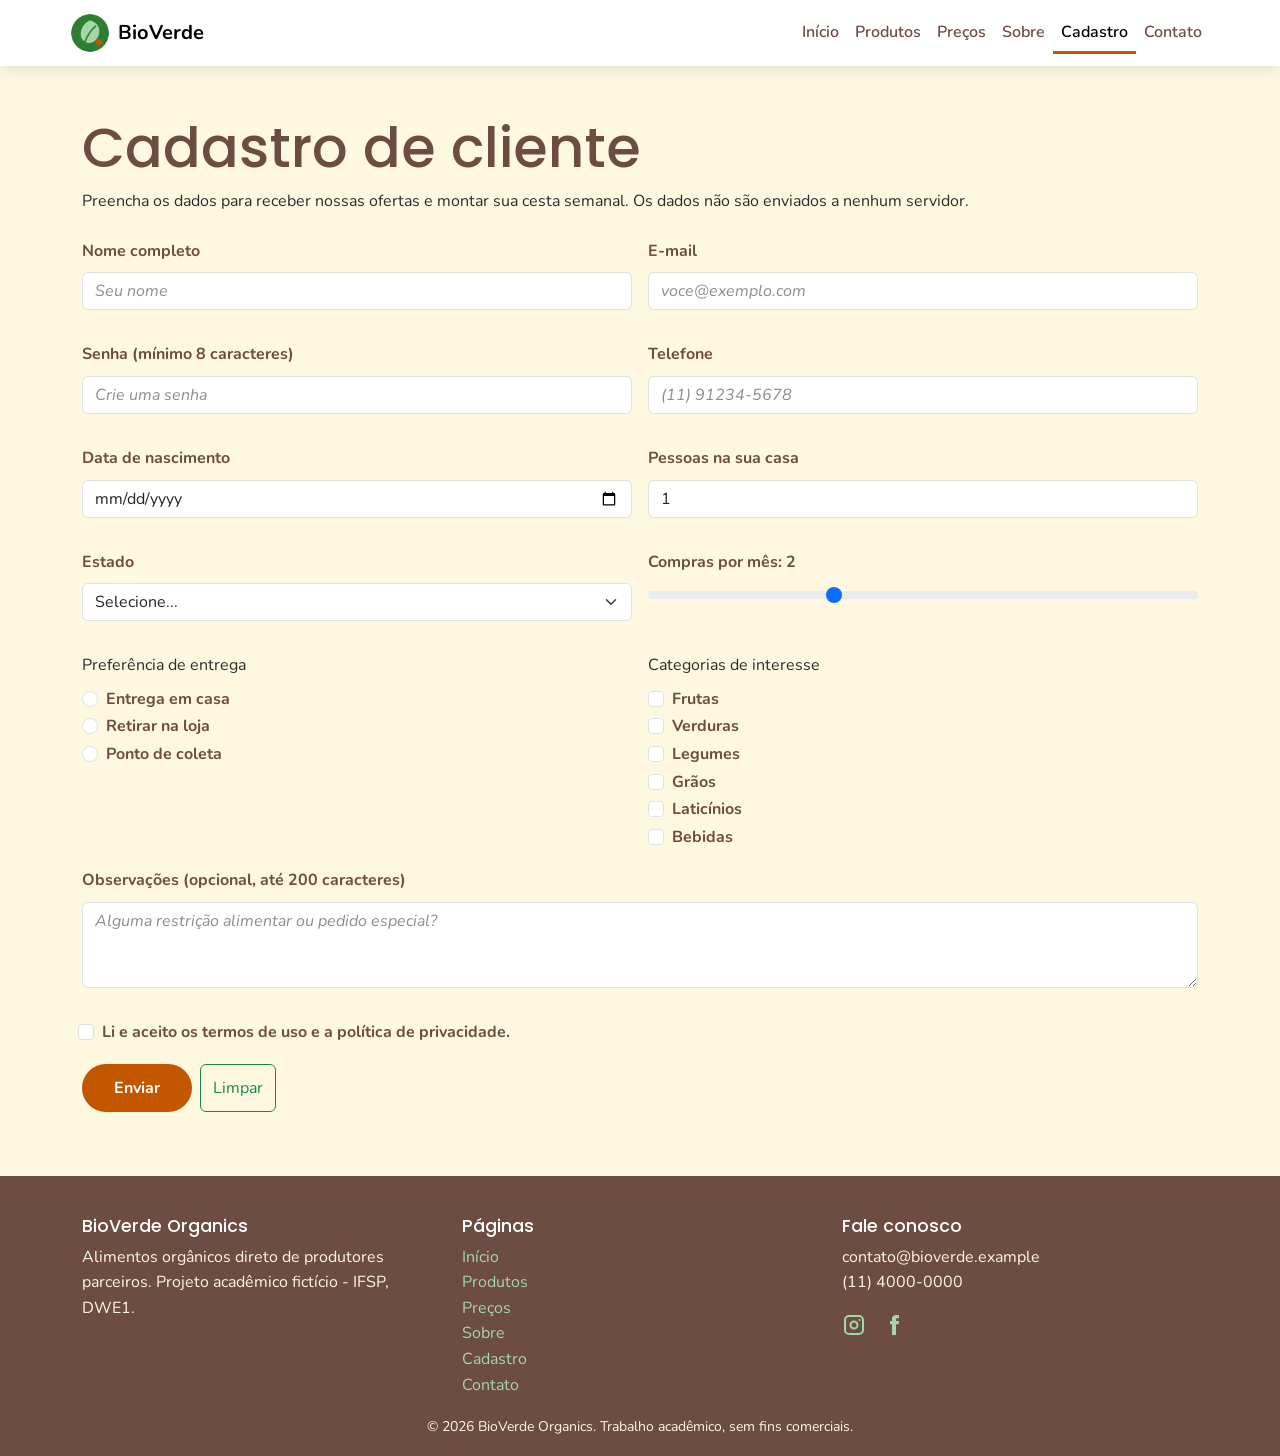
==== cadastro.html @ c9e9cc8d "Adicionando novas imagens" ====
<!DOCTYPE html>
<!-- BioVerde Organics - cadastro.html
     Finalidade: formulário de cadastro com 8+ tipos de campo, validado por JavaScript (scripts.js) e confirmação em modal -->
<html lang="pt-BR">
<head>
  <meta charset="UTF-8">
  <meta name="viewport" content="width=device-width, initial-scale=1">
  <meta name="description" content="Cadastre-se na BioVerde Organics e receba produtos orgânicos em casa.">
  <title>BioVerde Organics | Cadastro</title>
  <link href="https://cdn.jsdelivr.net/npm/bootstrap@5.3.3/dist/css/bootstrap.min.css" rel="stylesheet">
  <link rel="preconnect" href="https://fonts.googleapis.com">
  <link rel="preconnect" href="https://fonts.gstatic.com" crossorigin>
  <link href="https://fonts.googleapis.com/css2?family=Nunito:wght@400;600;700&family=Poppins:wght@500;600;700&display=swap" rel="stylesheet">
  <link rel="stylesheet" href="css/styles.css">
</head>
<body>

  <header class="site-header">
    <nav class="navbar navbar-expand-lg container" aria-label="Navegação principal">
      <a class="navbar-brand d-flex align-items-center gap-2" href="index.html">
        <img src="img/logo.png" alt="Logotipo da BioVerde Organics" width="40" height="40">
        <strong>BioVerde</strong>
      </a>
      <button class="navbar-toggler" type="button" data-bs-toggle="collapse" data-bs-target="#menu" aria-controls="menu" aria-expanded="false" aria-label="Abrir menu">
        <span class="navbar-toggler-icon"></span>
      </button>
      <ul id="menu" class="navbar-nav collapse navbar-collapse justify-content-end">
        <li class="nav-item"><a class="nav-link" href="index.html">Início</a></li>
        <li class="nav-item"><a class="nav-link" href="produtos.html">Produtos</a></li>
        <li class="nav-item"><a class="nav-link" href="tabela-precos.html">Preços</a></li>
        <li class="nav-item"><a class="nav-link" href="sobre.html">Sobre</a></li>
        <li class="nav-item"><a class="nav-link active" aria-current="page" href="cadastro.html">Cadastro</a></li>
        <li class="nav-item"><a class="nav-link" href="contato.html">Contato</a></li>
      </ul>
    </nav>
  </header>

  <main>
    <section class="destaque container py-5">
      <h1 class="mb-2">Cadastro de cliente</h1>
      <p class="mb-4">Preencha os dados para receber nossas ofertas e montar sua cesta semanal. Os dados não são enviados a nenhum servidor.</p>

      <form id="form-cadastro" class="form-bio row g-3" novalidate>
      <p class="col-md-6">
        <label for="cadastro-nome" class="form-label">Nome completo</label>
        <input type="text" id="cadastro-nome" name="nome" class="form-control" placeholder="Seu nome" autocomplete="name" required>
        <small id="erro-cadastro-nome" class="invalid-feedback"></small>
      </p>
      <p class="col-md-6">
        <label for="cadastro-email" class="form-label">E-mail</label>
        <input type="email" id="cadastro-email" name="email" class="form-control" placeholder="voce@exemplo.com" autocomplete="email" required>
        <small id="erro-cadastro-email" class="invalid-feedback"></small>
      </p>
      <p class="col-md-6">
        <label for="cadastro-senha" class="form-label">Senha (mínimo 8 caracteres)</label>
        <input type="password" id="cadastro-senha" name="senha" class="form-control" placeholder="Crie uma senha" autocomplete="new-password" required>
        <small id="erro-cadastro-senha" class="invalid-feedback"></small>
      </p>
      <p class="col-md-6">
        <label for="cadastro-telefone" class="form-label">Telefone</label>
        <input type="tel" id="cadastro-telefone" name="telefone" class="form-control" placeholder="(11) 91234-5678" maxlength="15" autocomplete="tel" required>
        <small id="erro-cadastro-telefone" class="invalid-feedback"></small>
      </p>
      <p class="col-md-6">
        <label for="cadastro-nascimento" class="form-label">Data de nascimento</label>
        <input type="date" id="cadastro-nascimento" name="nascimento" class="form-control" autocomplete="bday" required>
        <small id="erro-cadastro-nascimento" class="invalid-feedback"></small>
      </p>
      <p class="col-md-6">
        <label for="cadastro-quantidade" class="form-label">Pessoas na sua casa</label>
        <input type="number" id="cadastro-quantidade" name="quantidade" class="form-control" min="1" max="10" value="1" required>
        <small id="erro-cadastro-quantidade" class="invalid-feedback"></small>
      </p>

      <p class="col-md-6">
        <label for="cadastro-estado" class="form-label">Estado</label>
        <select id="cadastro-estado" name="estado" class="form-select" required>
          <option value="">Selecione...</option>
            <option value="SP">São Paulo</option>
            <option value="RJ">Rio de Janeiro</option>
            <option value="MG">Minas Gerais</option>
            <option value="ES">Espírito Santo</option>
            <option value="PR">Paraná</option>
            <option value="SC">Santa Catarina</option>
            <option value="RS">Rio Grande do Sul</option>
            <option value="BA">Bahia</option>
        </select>
        <small id="erro-cadastro-estado" class="invalid-feedback"></small>
      </p>

      <p class="col-md-6">
        <label for="cadastro-frequencia" class="form-label">Compras por mês: <output id="cadastro-frequencia-valor" for="cadastro-frequencia">2</output></label>
        <input type="range" id="cadastro-frequencia" name="frequencia" class="form-range" min="1" max="4" step="1" value="2">
        <small id="erro-cadastro-frequencia" class="invalid-feedback"></small>
      </p>

      <fieldset id="cadastro-entrega-grupo" class="col-md-6">
        <legend class="fs-6">Preferência de entrega</legend>
          <p class="form-check">
            <input type="radio" id="cadastro-entrega-casa" name="entrega" value="casa" class="form-check-input">
            <label for="cadastro-entrega-casa" class="form-check-label">Entrega em casa</label>
          </p>
          <p class="form-check">
            <input type="radio" id="cadastro-entrega-retirada" name="entrega" value="retirada" class="form-check-input">
            <label for="cadastro-entrega-retirada" class="form-check-label">Retirar na loja</label>
          </p>
          <p class="form-check">
            <input type="radio" id="cadastro-entrega-ponto" name="entrega" value="ponto" class="form-check-input">
            <label for="cadastro-entrega-ponto" class="form-check-label">Ponto de coleta</label>
          </p>
        <small id="erro-cadastro-entrega" class="invalid-feedback"></small>
      </fieldset>

      <fieldset id="cadastro-categorias-grupo" class="col-md-6">
        <legend class="fs-6">Categorias de interesse</legend>
          <p class="form-check">
            <input type="checkbox" id="cadastro-cat-frutas" name="categorias" value="frutas" class="form-check-input">
            <label for="cadastro-cat-frutas" class="form-check-label">Frutas</label>
          </p>
          <p class="form-check">
            <input type="checkbox" id="cadastro-cat-verduras" name="categorias" value="verduras" class="form-check-input">
            <label for="cadastro-cat-verduras" class="form-check-label">Verduras</label>
          </p>
          <p class="form-check">
            <input type="checkbox" id="cadastro-cat-legumes" name="categorias" value="legumes" class="form-check-input">
            <label for="cadastro-cat-legumes" class="form-check-label">Legumes</label>
          </p>
          <p class="form-check">
            <input type="checkbox" id="cadastro-cat-graos" name="categorias" value="graos" class="form-check-input">
            <label for="cadastro-cat-graos" class="form-check-label">Grãos</label>
          </p>
          <p class="form-check">
            <input type="checkbox" id="cadastro-cat-laticinios" name="categorias" value="laticinios" class="form-check-input">
            <label for="cadastro-cat-laticinios" class="form-check-label">Laticínios</label>
          </p>
          <p class="form-check">
            <input type="checkbox" id="cadastro-cat-bebidas" name="categorias" value="bebidas" class="form-check-input">
            <label for="cadastro-cat-bebidas" class="form-check-label">Bebidas</label>
          </p>
        <small id="erro-cadastro-categorias" class="invalid-feedback"></small>
      </fieldset>

      <p class="col-12">
        <label for="cadastro-observacoes" class="form-label">Observações (opcional, até 200 caracteres)</label>
        <textarea id="cadastro-observacoes" name="observacoes" class="form-control" rows="3" placeholder="Alguma restrição alimentar ou pedido especial?"></textarea>
        <small id="erro-cadastro-observacoes" class="invalid-feedback"></small>
      </p>

      <p class="col-12 form-check ms-1">
        <input type="checkbox" id="cadastro-termos" name="termos" class="form-check-input">
        <label for="cadastro-termos" class="form-check-label">Li e aceito os termos de uso e a política de privacidade.</label>
        <small id="erro-cadastro-termos" class="invalid-feedback"></small>
      </p>

      <p class="col-12 d-flex gap-2">
        <button type="submit" id="btn-enviar" class="btn-cta btn">Enviar</button>
        <button type="reset" id="btn-limpar" class="btn btn-outline-success">Limpar</button>
      </p>
      </form>

      <section id="modal-confirmacao" class="modal fade" tabindex="-1" aria-labelledby="modal-titulo" aria-hidden="true">
        <article class="modal-dialog modal-dialog-centered modal-dialog-scrollable">
          <section class="modal-content">
            <header class="modal-header">
              <h2 id="modal-titulo" class="modal-title fs-5">Cadastro recebido!</h2>
              <button type="button" class="btn-close" data-bs-dismiss="modal" aria-label="Fechar"></button>
            </header>
            <section class="modal-body">
              <p>Confira os dados informados (simulação: nada foi enviado).</p>
              <section id="dados-confirmacao"></section>
            </section>
            <footer class="modal-footer">
              <button type="button" class="btn-cta btn" data-bs-dismiss="modal">Fechar</button>
            </footer>
          </section>
        </article>
      </section>
    </section>
  </main>

  <footer class="site-footer">
    <section class="container">
      <section class="row g-4">
        <article class="col-md-4">
          <h2>BioVerde Organics</h2>
          <p>Alimentos orgânicos direto de produtores parceiros. Projeto acadêmico fictício - IFSP, DWE1.</p>
        </article>
        <nav class="col-md-4" aria-label="Links do rodapé">
          <h2>Páginas</h2>
          <ul class="list-unstyled">
            <li><a href="index.html">Início</a></li>
            <li><a href="produtos.html">Produtos</a></li>
            <li><a href="tabela-precos.html">Preços</a></li>
            <li><a href="sobre.html">Sobre</a></li>
            <li><a href="cadastro.html">Cadastro</a></li>
            <li><a href="contato.html">Contato</a></li>
          </ul>
        </nav>
        <address class="col-md-4">
          <h2>Fale conosco</h2>
          <p>contato@bioverde.example<br>(11) 4000-0000</p>
          <ul class="list-unstyled d-flex gap-3">
            <li>
              <a href="#" aria-label="Instagram da BioVerde">
                <svg viewBox="0 0 24 24" aria-hidden="true"><path d="M7 2h10a5 5 0 0 1 5 5v10a5 5 0 0 1-5 5H7a5 5 0 0 1-5-5V7a5 5 0 0 1 5-5zm0 2a3 3 0 0 0-3 3v10a3 3 0 0 0 3 3h10a3 3 0 0 0 3-3V7a3 3 0 0 0-3-3H7zm5 3.5A4.5 4.5 0 1 1 7.5 12 4.5 4.5 0 0 1 12 7.5zm0 2A2.5 2.5 0 1 0 14.5 12 2.5 2.5 0 0 0 12 9.5zM17.5 6a1 1 0 1 1-1 1 1 1 0 0 1 1-1z"/></svg>
              </a>
            </li>
            <li>
              <a href="#" aria-label="Facebook da BioVerde">
                <svg viewBox="0 0 24 24" aria-hidden="true"><path d="M14 8V6.5c0-.8.2-1.2 1.3-1.2H17V2h-2.7C11.4 2 10 3.6 10 6v2H8v3.3h2V22h4v-10.7h2.6L17 8h-3z"/></svg>
              </a>
            </li>
          </ul>
        </address>
      </section>
      <p class="text-center mb-0"><small>&copy; 2026 BioVerde Organics. Trabalho acadêmico, sem fins comerciais.</small></p>
    </section>
  </footer>

  <button id="btn-topo" type="button" aria-label="Voltar ao topo">&uarr;</button>

  <script src="https://cdn.jsdelivr.net/npm/bootstrap@5.3.3/dist/js/bootstrap.bundle.min.js"></script>
  <script src="js/scripts.js" defer></script>
</body>
</html>
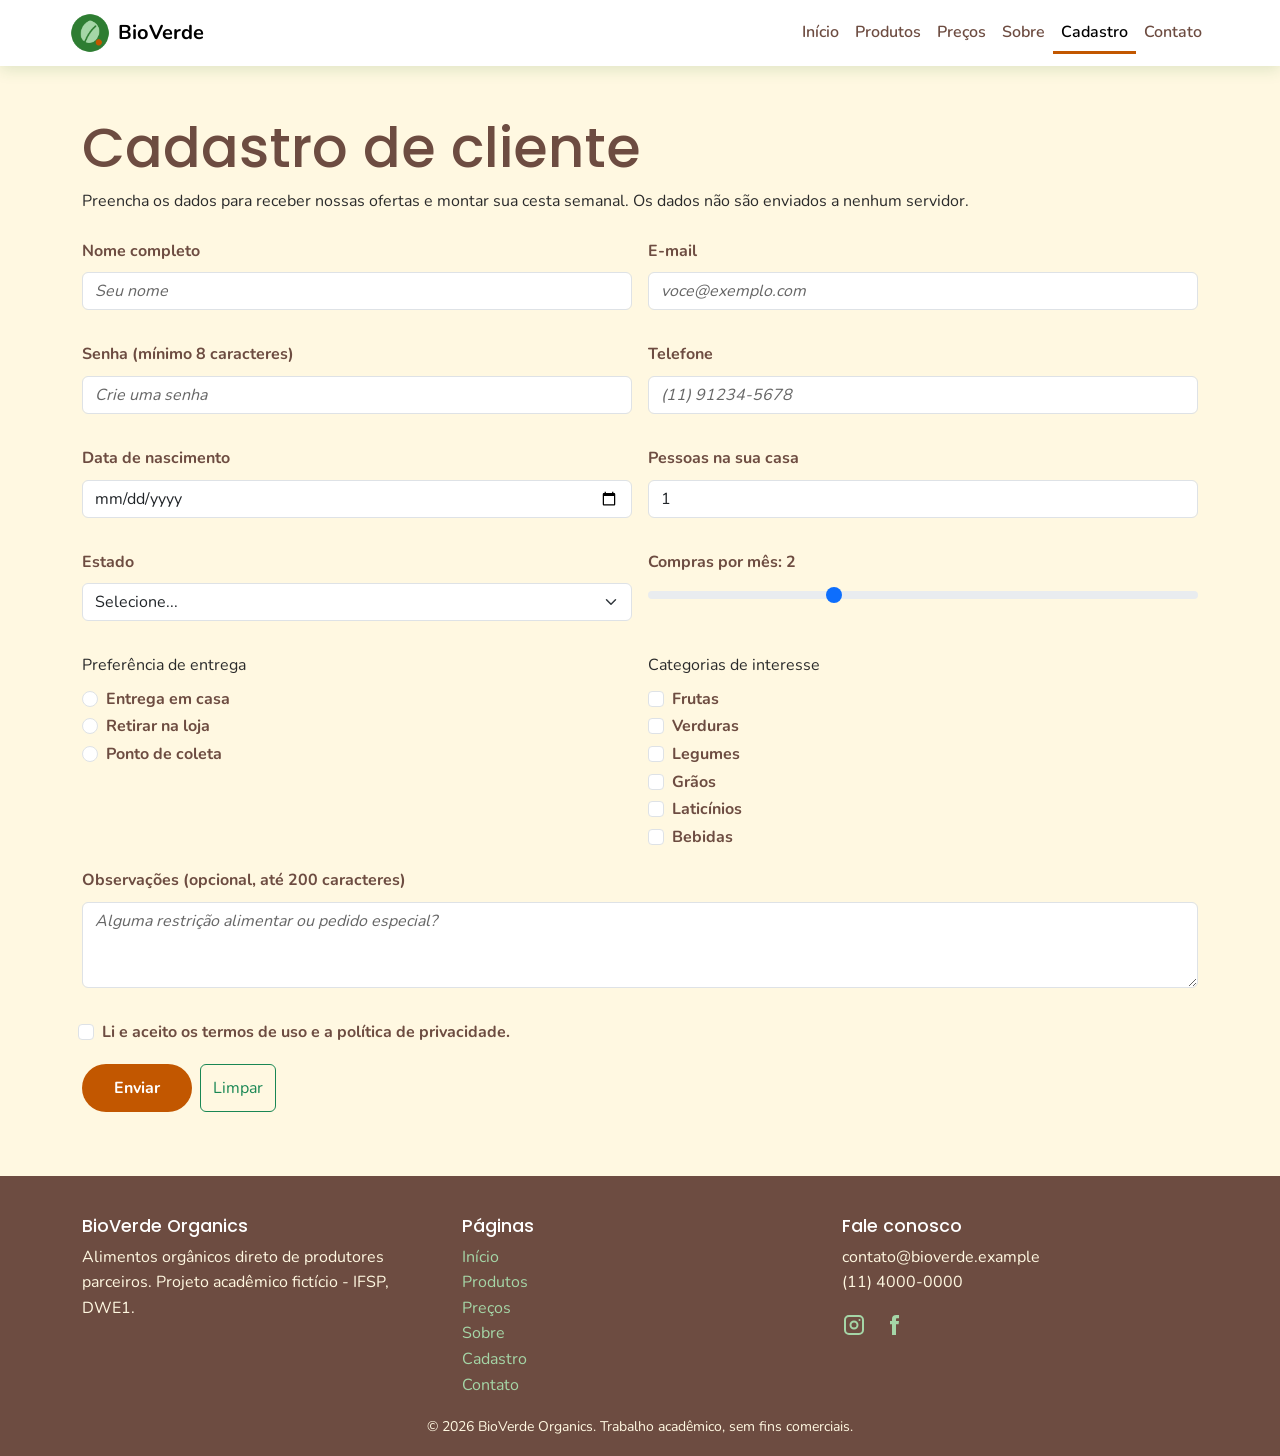
==== commit 93c69904: "Corrige script, tabela de preços e apresentação offline" ====
--- a/cadastro.html
+++ b/cadastro.html
@@ -1,16 +1,12 @@
 <!DOCTYPE html>
-<!-- BioVerde Organics - cadastro.html
-     Finalidade: formulário de cadastro com 8+ tipos de campo, validado por JavaScript (scripts.js) e confirmação em modal -->
+<!-- Cadastro da BioVerde. -->
 <html lang="pt-BR">
 <head>
   <meta charset="UTF-8">
   <meta name="viewport" content="width=device-width, initial-scale=1">
   <meta name="description" content="Cadastre-se na BioVerde Organics e receba produtos orgânicos em casa.">
   <title>BioVerde Organics | Cadastro</title>
-  <link href="https://cdn.jsdelivr.net/npm/bootstrap@5.3.3/dist/css/bootstrap.min.css" rel="stylesheet">
-  <link rel="preconnect" href="https://fonts.googleapis.com">
-  <link rel="preconnect" href="https://fonts.gstatic.com" crossorigin>
-  <link href="https://fonts.googleapis.com/css2?family=Nunito:wght@400;600;700&family=Poppins:wght@500;600;700&display=swap" rel="stylesheet">
+  <link href="vendor/bootstrap/bootstrap.min.css" rel="stylesheet">
   <link rel="stylesheet" href="css/styles.css">
 </head>
 <body>
@@ -219,7 +215,7 @@
 
   <button id="btn-topo" type="button" aria-label="Voltar ao topo">&uarr;</button>
 
-  <script src="https://cdn.jsdelivr.net/npm/bootstrap@5.3.3/dist/js/bootstrap.bundle.min.js"></script>
+  <script src="vendor/bootstrap/bootstrap.bundle.min.js"></script>
   <script src="js/scripts.js" defer></script>
 </body>
 </html>
--- a/css/styles.css
+++ b/css/styles.css
@@ -0,0 +1,316 @@
+/* Fontes locais: Nunito e Poppins, licença OFL em fonts/. */
+@font-face {
+  font-family: 'Nunito';
+  font-style: normal;
+  font-weight: 400;
+  font-display: swap;
+  src: url(../fonts/nunito-400.woff2) format('woff2');
+}
+@font-face {
+  font-family: 'Nunito';
+  font-style: normal;
+  font-weight: 600;
+  font-display: swap;
+  src: url(../fonts/nunito-600.woff2) format('woff2');
+}
+@font-face {
+  font-family: 'Nunito';
+  font-style: normal;
+  font-weight: 700;
+  font-display: swap;
+  src: url(../fonts/nunito-700.woff2) format('woff2');
+}
+@font-face {
+  font-family: 'Nunito';
+  font-style: normal;
+  font-weight: 800;
+  font-display: swap;
+  src: url(../fonts/nunito-800.woff2) format('woff2');
+}
+@font-face {
+  font-family: 'Poppins';
+  font-style: normal;
+  font-weight: 500;
+  font-display: swap;
+  src: url(../fonts/poppins-500.woff2) format('woff2');
+}
+@font-face {
+  font-family: 'Poppins';
+  font-style: normal;
+  font-weight: 600;
+  font-display: swap;
+  src: url(../fonts/poppins-600.woff2) format('woff2');
+}
+@font-face {
+  font-family: 'Poppins';
+  font-style: normal;
+  font-weight: 700;
+  font-display: swap;
+  src: url(../fonts/poppins-700.woff2) format('woff2');
+}
+/* Estilos do site e do documento de projeto. */
+
+/* Variáveis (paleta e medidas) */
+:root {
+  --verde-folha: #2E7D32;   /* cor principal */
+  --verde-claro: #A5D6A7;   /* fundos suaves, bordas */
+  --terra: #6D4C41;         /* textos de apoio, títulos */
+  --creme: #FFF8E1;         /* fundo geral */
+  --cenoura: #C25700;       /* destaque / botões CTA (escurecido p/ contraste ~4,5:1 com branco) */
+  --texto: #2b2b2b;
+  --raio: 1rem;
+  --sombra: 0 4px 14px rgba(46, 125, 50, .15);
+}
+
+/* Reset / base */
+* { box-sizing: border-box; }
+html { scroll-behavior: smooth; }
+body {
+  margin: 0;
+  background: var(--creme);
+  color: var(--texto);
+  font-family: "Nunito", "Open Sans", sans-serif;
+  line-height: 1.6;
+}
+img { max-width: 100%; height: auto; }
+::selection { background: var(--cenoura); color: #fff; }   /* pseudoelemento */
+::-webkit-scrollbar { width: .7rem; }
+::-webkit-scrollbar-thumb { background: var(--verde-folha); border-radius: 1rem; }
+
+/* Tipografia (tamanhos em rem) */
+h1, h2, h3, h4, h5, h6 {
+  font-family: "Poppins", sans-serif;
+  color: var(--terra);
+  line-height: 1.2;
+}
+h1 { font-size: 2.5rem; }
+h2 { font-size: 2rem; }
+h3 { font-size: 1.5rem; }
+h4 { font-size: 1.25rem; }
+h5 { font-size: 1.1rem; }
+h6 { font-size: 1rem; }
+p, li, td, label { font-size: 1rem; }
+small, caption { font-size: .875rem; }
+a { color: var(--verde-folha); }
+a:hover { color: var(--cenoura); }                  /* pseudoclasse */
+section.destaque h2::first-letter {                 /* composto + pseudoelemento */
+  color: var(--cenoura);
+}
+
+/* Navbar (sticky + sublinhado animado) */
+header.site-header {
+  position: sticky;
+  top: 0;
+  z-index: 1030;
+  background: #fff;
+  box-shadow: var(--sombra);
+}
+nav .nav-link {                                     /* composto */
+  position: relative;
+  font-weight: 600;
+  color: var(--terra);
+}
+nav .nav-link::after {                              /* pseudoelemento: sublinhado */
+  content: "";
+  position: absolute;
+  left: 0; bottom: 0;
+  width: 0; height: 3px;
+  background: var(--cenoura);
+  transition: width .3s ease;
+}
+nav .nav-link:hover::after,
+nav .nav-link.active::after { width: 100%; }        /* pseudoclasse */
+
+/* Hero */
+section.hero {
+  min-height: 70vh;
+  display: flex;
+  align-items: center;
+  color: #fff;
+  background:
+    linear-gradient(rgba(0,0,0,.60), rgba(0,0,0,.60)),
+    url("../img/hero.jpg") center / cover no-repeat;
+}
+section.hero h1 { color: #fff; font-size: clamp(2rem, 6vw, 3.5rem); }
+.btn-cta {
+  background: var(--cenoura);
+  color: #fff;
+  border: 0;
+  border-radius: 2rem;
+  padding: .75rem 2rem;
+  font-weight: 700;
+  transition: transform .2s, box-shadow .2s;
+}
+.btn-cta:hover { transform: translateY(-3px); box-shadow: var(--sombra); color: #fff; }
+.btn-cta:active { transform: translateY(0); }
+.selo-organico {
+  display: inline-block;
+  padding: .3rem 1rem;
+  background: #fff;
+  color: var(--verde-folha);
+  border: 2px solid var(--verde-folha);
+  border-radius: 2rem;
+  font-weight: 700;
+}
+
+
+/* Cards de produto */
+article.card-produto {
+  height: 100%;
+  background: #fff;
+  border: 0;
+  border-radius: var(--raio);
+  box-shadow: var(--sombra);
+  overflow: hidden;
+  transition: transform .3s, box-shadow .3s;
+}
+article.card-produto:hover {
+  transform: translateY(-8px);
+  box-shadow: 0 12px 24px rgba(46,125,50,.25);
+}
+.card-produto img {
+  aspect-ratio: 4 / 3;
+  object-fit: cover;
+  width: 100%;
+  transition: transform .4s;
+}
+.card-produto:hover img { transform: scale(1.06); }
+.card-produto .preco {                              /* composto */
+  color: var(--cenoura);
+  font-weight: 800;
+  font-size: 1.25rem;
+}
+.card-produto h3 { font-size: 1.15rem; }
+.card-produto .badge-cat {
+  background: var(--verde-claro);
+  color: #235c26;
+}
+.filtro-categorias .btn.ativo {
+  background: var(--verde-folha);
+  color: #fff;
+}
+section + section { border-top: 1px solid var(--verde-claro); }
+
+/* Tabela */
+.tabela-wrap { overflow-x: auto; }
+table.tabela-precos {
+  width: 100%;
+  border-collapse: collapse;
+  background: #fff;
+}
+table.tabela-precos thead th {
+  background: var(--verde-folha);
+  color: #fff;
+  padding: .75rem;
+  font-size: .95rem;
+}
+table.tabela-precos td { padding: .65rem .75rem; }
+table.tabela-precos tbody tr:nth-child(even) { background: #f1f8e9; }  /* zebra */
+table.tabela-precos tbody tr:hover { background: var(--verde-claro); }
+table.tabela-precos caption {
+  caption-side: top;
+  color: var(--terra);
+  font-weight: 700;
+  padding: .5rem 0;
+}
+
+/* Formulário */
+form.form-bio label { font-weight: 700; color: var(--terra); }
+form.form-bio .form-control:focus,
+form.form-bio .form-select:focus {
+  border-color: var(--verde-folha);
+  box-shadow: 0 0 0 .25rem rgba(46,125,50,.25);     /* brilho verde */
+}
+form.form-bio ::placeholder { color: #666; font-style: italic; }
+form.form-bio input[type="range"] { accent-color: var(--verde-folha); }
+form.form-bio .form-check-input:checked {
+  background-color: var(--verde-folha);
+  border-color: var(--verde-folha);
+}
+.invalid-feedback { font-size: .85rem; }
+#btn-topo {
+  position: fixed;
+  right: 1rem; bottom: 1rem;
+  display: none;
+  background: var(--cenoura);
+  color: #fff;
+  border: 0;
+  border-radius: 50%;
+  width: 3rem; height: 3rem;
+}
+#btn-topo.visivel { display: block; }
+
+/* Footer (3 colunas via bootstrap) */
+footer.site-footer {
+  background: var(--terra);
+  color: var(--creme);
+  padding: 2.5rem 0 1rem;
+}
+footer.site-footer a { color: var(--verde-claro); text-decoration: none; }
+footer.site-footer a:hover { color: #fff; text-decoration: underline; }
+footer.site-footer h2 { color: #fff; font-size: 1.1rem; }
+footer.site-footer svg { width: 1.5rem; height: 1.5rem; fill: currentColor; }
+
+/* Animações */
+@keyframes subir {
+  from { opacity: 0; transform: translateY(24px); }
+  to   { opacity: 1; transform: translateY(0); }
+}
+.anima { animation: subir .7s ease both; }
+@media (prefers-reduced-motion: reduce) {           /* acessibilidade */
+  * { animation: none !important; transition: none !important; scroll-behavior: auto !important; }
+}
+
+/* Media queries (mobile-first) */
+@media (min-width: 768px) {
+  h1 { font-size: 3rem; }
+  h2 { font-size: 2.25rem; }
+}
+@media (min-width: 992px) {
+  section.hero { min-height: 80vh; }
+  h1 { font-size: 3.5rem; }
+}
+
+/* Fotos reais: altura previsível, sem cortar pessoas ou embalagens. */
+.card-produto img { display:block; height:auto; object-position:center; }
+.card-produto img.foto-inteira { object-fit:contain; background:#fff; }
+.card-produto:hover img.foto-inteira { transform:none; }
+audio { width:min(100%,420px); }
+
+/* Feedback, foco e leitura em telas pequenas. */
+.invalid-feedback.visivel { display:block; }
+:focus-visible { outline:3px solid var(--terra); outline-offset:3px; }
+table.tabela-precos tbody th { padding:.65rem .75rem; }
+#dados-confirmacao dd { overflow-wrap:anywhere; }
+
+/* Documento de projeto: tela e impressão A4. */
+@page { size:A4; margin:16mm; }
+.documento { background:#fff; font-size:11pt; line-height:1.45; }
+.documento main { max-width:190mm; margin:auto; padding:8mm; }
+.documento p, .documento li { font-size:10.5pt; }
+.documento h2 { font-size:18pt; border-bottom:3px solid var(--verde-folha); padding-bottom:5pt; margin:0 0 12pt; }
+.documento h3 { font-size:12pt; color:var(--verde-folha); margin:14pt 0 5pt; }
+.documento section.pagina { break-before:page; border:0; padding-top:0; }
+.documento section.capa { min-height:240mm; display:flex; flex-direction:column; align-items:center; justify-content:center; text-align:center; background:var(--creme); border:3px solid var(--verde-claro); border-radius:12pt; padding:15mm 10mm; }
+.documento .capa h1 { font-size:30pt; color:var(--verde-folha); }
+.documento .capa ol { list-style:none; padding:0; }
+.documento .sub { font-size:14pt; }
+.documento .data-projeto { margin-top:22pt; }
+.documento table { width:100%; border-collapse:collapse; margin:8pt 0; break-inside:avoid; }
+.documento caption { font-size:9pt; font-weight:700; text-align:left; padding:5pt 0; }
+.documento th { background:var(--verde-folha); color:white; text-align:left; padding:5pt; font-size:9pt; }
+.documento td { padding:5pt; font-size:9pt; border-bottom:1px solid var(--verde-claro); vertical-align:top; }
+.documento tbody tr:nth-child(even) { background:#f1f8e9; }
+.documento figure { margin:12pt 0; text-align:center; break-inside:avoid; }
+.documento figure svg { max-width:100%; }
+.documento figcaption { font-size:9pt; color:var(--terra); }
+.documento .amostra { display:inline-block; width:22pt; height:14pt; border:1px solid #2b2b2b; vertical-align:middle; margin-right:5pt; }
+.documento .cor-2e7d32 { background:#2e7d32; }
+.documento .cor-a5d6a7 { background:#a5d6a7; }
+.documento .cor-6d4c41 { background:#6d4c41; }
+.documento .cor-fff8e1 { background:#fff8e1; }
+.documento .cor-c25700 { background:#c25700; }
+.documento .cor-2b2b2b { background:#2b2b2b; }
+@media print { .documento main { padding:0; } .documento * { print-color-adjust:exact; -webkit-print-color-adjust:exact; } }
+
+.documento .tipografia td, .documento .tipografia th { padding:4pt; font-size:8.5pt; }
